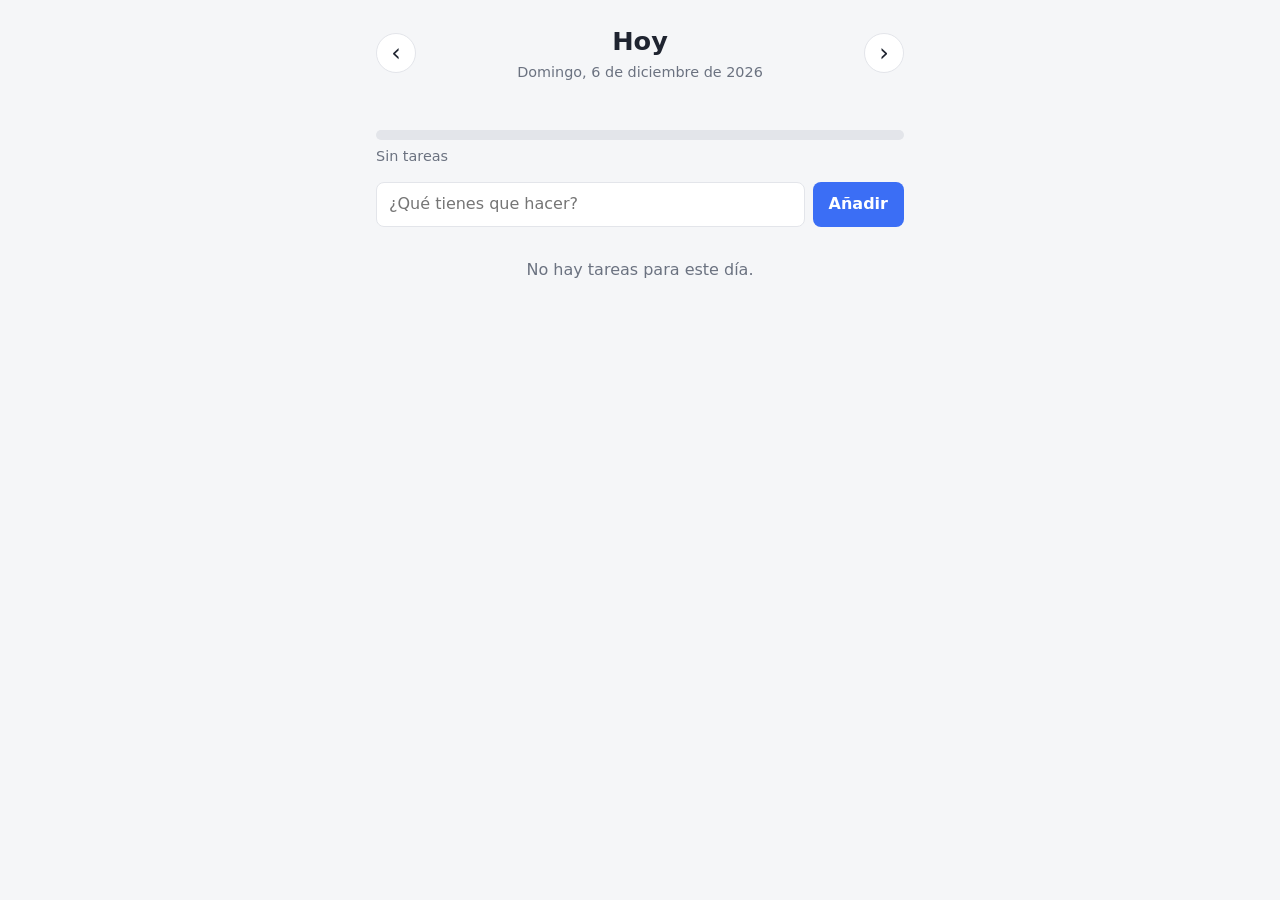
==== tareas/index.html @ 36232588 "Añadir app de tareas diarias en tareas/ (HTML/CSS/JS vanilla, localStorage) Co-Authored-By: Claude O" ====
<!DOCTYPE html>
<html lang="es">
<head>
  <meta charset="UTF-8">
  <meta name="viewport" content="width=device-width, initial-scale=1">
  <title>Tareas del día</title>
  <link rel="stylesheet" href="styles.css">
</head>
<body>
  <main class="app">
    <header class="day-nav">
      <button type="button" class="icon-btn" id="prev-day" aria-label="Día anterior">&#8249;</button>
      <div class="day-info">
        <h1 id="day-title">Hoy</h1>
        <p id="day-subtitle" class="muted"></p>
      </div>
      <button type="button" class="icon-btn" id="next-day" aria-label="Día siguiente">&#8250;</button>
    </header>
    <div class="today-row">
      <button type="button" class="link-btn" id="go-today">Hoy</button>
    </div>

    <section class="progress" aria-label="Progreso del día">
      <div class="progress-bar" role="progressbar" aria-valuemin="0" aria-valuemax="100" aria-valuenow="0" id="progress-bar">
        <div class="progress-fill" id="progress-fill"></div>
      </div>
      <p class="progress-text" id="progress-text">Sin tareas</p>
    </section>

    <form id="add-form" class="add-form" autocomplete="off">
      <label for="new-task" class="visually-hidden">Nueva tarea</label>
      <input id="new-task" type="text" placeholder="¿Qué tienes que hacer?" maxlength="200">
      <button type="submit">Añadir</button>
    </form>

    <ul id="task-list" class="task-list" aria-label="Tareas del día"></ul>
    <p id="empty-msg" class="empty muted" hidden>No hay tareas para este día.</p>

    <section id="pending" class="pending" hidden>
      <div class="pending-header">
        <h2>Pendientes de días anteriores</h2>
        <button type="button" class="small-btn" id="move-all">Pasar todas a hoy</button>
      </div>
      <ul id="pending-list" class="task-list"></ul>
    </section>
  </main>
  <script src="app.js"></script>
</body>
</html>
---- tareas/styles.css ----
:root {
  --bg: #f5f6f8;
  --card: #ffffff;
  --text: #1f2430;
  --muted: #6b7280;
  --border: #e3e5ea;
  --accent: #3b6ef5;
  --accent-soft: #e8eefe;
  --danger: #d64545;
  --done: #9aa0ab;
  --pending-bg: #fff8e6;
  --pending-border: #f1dca4;
}

@media (prefers-color-scheme: dark) {
  :root {
    --bg: #15171c;
    --card: #1f222a;
    --text: #e8eaf0;
    --muted: #9aa0ab;
    --border: #2e323c;
    --accent: #6d93ff;
    --accent-soft: #24304f;
    --danger: #ff6b6b;
    --done: #6b7280;
    --pending-bg: #2a2518;
    --pending-border: #4d4126;
  }
}

* { box-sizing: border-box; }

body {
  margin: 0;
  font-family: system-ui, -apple-system, "Segoe UI", Roboto, sans-serif;
  background: var(--bg);
  color: var(--text);
  line-height: 1.4;
}

button { font: inherit; cursor: pointer; }
input { font: inherit; }

.app {
  max-width: 560px;
  margin: 0 auto;
  padding: 24px 16px 48px;
}

.muted { color: var(--muted); }

.visually-hidden {
  position: absolute; width: 1px; height: 1px;
  overflow: hidden; clip: rect(0 0 0 0); white-space: nowrap;
}

/* Navegación de días */
.day-nav {
  display: flex;
  align-items: center;
  justify-content: space-between;
  gap: 12px;
}
.day-info { text-align: center; flex: 1; }
.day-info h1 { margin: 0; font-size: 1.6rem; }
.day-info p { margin: 2px 0 0; font-size: .9rem; }

.icon-btn {
  width: 40px; height: 40px;
  border-radius: 50%;
  border: 1px solid var(--border);
  background: var(--card);
  color: var(--text);
  font-size: 1.5rem;
  line-height: 1;
}
.icon-btn:hover { background: var(--accent-soft); }

.today-row { text-align: center; min-height: 28px; margin-top: 4px; }
.link-btn {
  border: none; background: none;
  color: var(--accent);
  padding: 4px 8px;
  font-weight: 600;
}
.link-btn[hidden] { display: none; }

/* Progreso */
.progress { margin: 16px 0; }
.progress-bar {
  height: 10px;
  background: var(--border);
  border-radius: 999px;
  overflow: hidden;
}
.progress-fill {
  height: 100%;
  width: 0;
  background: var(--accent);
  border-radius: 999px;
  transition: width .25s ease;
}
.progress-fill.complete { background: #2fa36b; }
.progress-text { margin: 6px 0 0; font-size: .9rem; color: var(--muted); }

/* Formulario */
.add-form { display: flex; gap: 8px; margin-bottom: 16px; }
.add-form input {
  flex: 1;
  min-width: 0;
  padding: 10px 12px;
  border: 1px solid var(--border);
  border-radius: 8px;
  background: var(--card);
  color: var(--text);
}
.add-form input:focus { outline: 2px solid var(--accent); outline-offset: -1px; }
.add-form button {
  padding: 10px 16px;
  border: none;
  border-radius: 8px;
  background: var(--accent);
  color: #fff;
  font-weight: 600;
}
.add-form input.shake { animation: shake .3s; border-color: var(--danger); }
@keyframes shake {
  25% { transform: translateX(-4px); }
  75% { transform: translateX(4px); }
}

/* Lista de tareas */
.task-list { list-style: none; margin: 0; padding: 0; }
.task {
  display: flex;
  align-items: center;
  gap: 10px;
  padding: 10px 12px;
  margin-bottom: 6px;
  background: var(--card);
  border: 1px solid var(--border);
  border-radius: 8px;
}
.task input[type="checkbox"] {
  width: 18px; height: 18px;
  flex-shrink: 0;
  accent-color: var(--accent);
  cursor: pointer;
}
.task-text {
  flex: 1;
  min-width: 0;
  overflow-wrap: anywhere;
  cursor: text;
}
.task.done .task-text {
  text-decoration: line-through;
  color: var(--done);
}
.task-edit {
  flex: 1;
  min-width: 0;
  padding: 4px 6px;
  border: 1px solid var(--accent);
  border-radius: 6px;
  background: var(--card);
  color: var(--text);
}
.delete-btn {
  border: none;
  background: none;
  color: var(--danger);
  font-size: 1.2rem;
  line-height: 1;
  padding: 4px 6px;
  border-radius: 6px;
  opacity: 0;
  transition: opacity .15s;
}
.task:hover .delete-btn,
.task:focus-within .delete-btn { opacity: 1; }
.delete-btn:hover { background: var(--accent-soft); }

/* En dispositivos sin hover (móvil), el botón borrar siempre visible */
@media (hover: none) {
  .delete-btn { opacity: 1; }
}

.empty { text-align: center; padding: 16px 0; }

/* Pendientes */
.pending {
  margin-top: 28px;
  padding: 12px;
  background: var(--pending-bg);
  border: 1px solid var(--pending-border);
  border-radius: 10px;
}
.pending-header {
  display: flex;
  align-items: center;
  justify-content: space-between;
  gap: 8px;
  flex-wrap: wrap;
  margin-bottom: 10px;
}
.pending h2 { margin: 0; font-size: 1rem; }
.pending .task-date { font-size: .8rem; color: var(--muted); white-space: nowrap; }
.small-btn {
  padding: 6px 10px;
  border: 1px solid var(--accent);
  border-radius: 6px;
  background: var(--card);
  color: var(--accent);
  font-size: .85rem;
  font-weight: 600;
  white-space: nowrap;
}
.small-btn:hover { background: var(--accent-soft); }
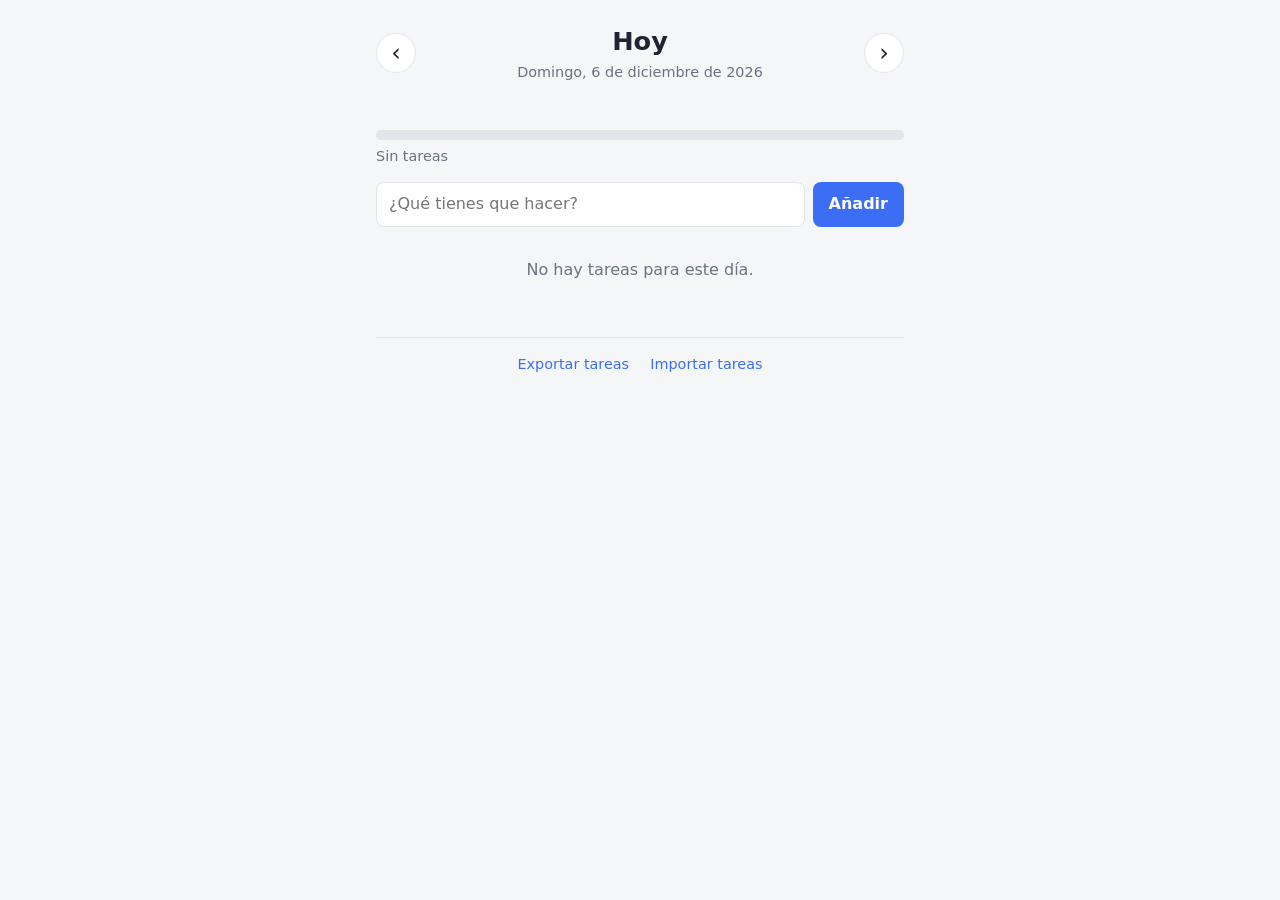
==== commit e485fe1a: "Tareas: exportar e importar copia de seguridad en JSON Co-Authored-By: Claude Opus 5.5 <noreply@anth" ====
--- a/tareas/index.html
+++ b/tareas/index.html
@@ -43,6 +43,13 @@
       </div>
       <ul id="pending-list" class="task-list"></ul>
     </section>
+
+    <footer class="backup">
+      <button type="button" class="link-btn" id="export-btn">Exportar tareas</button>
+      <button type="button" class="link-btn" id="import-btn">Importar tareas</button>
+      <input type="file" id="import-file" accept=".json,application/json" hidden>
+      <p id="backup-msg" class="backup-msg muted" role="status"></p>
+    </footer>
   </main>
   <script src="app.js"></script>
 </body>
--- a/tareas/styles.css
+++ b/tareas/styles.css
@@ -217,3 +217,13 @@
   white-space: nowrap;
 }
 .small-btn:hover { background: var(--accent-soft); }
+
+/* Copia de seguridad */
+.backup {
+  margin-top: 40px;
+  padding-top: 12px;
+  border-top: 1px solid var(--border);
+  text-align: center;
+}
+.backup .link-btn { font-weight: 500; font-size: .9rem; }
+.backup-msg { margin: 6px 0 0; font-size: .85rem; min-height: 1.2em; }
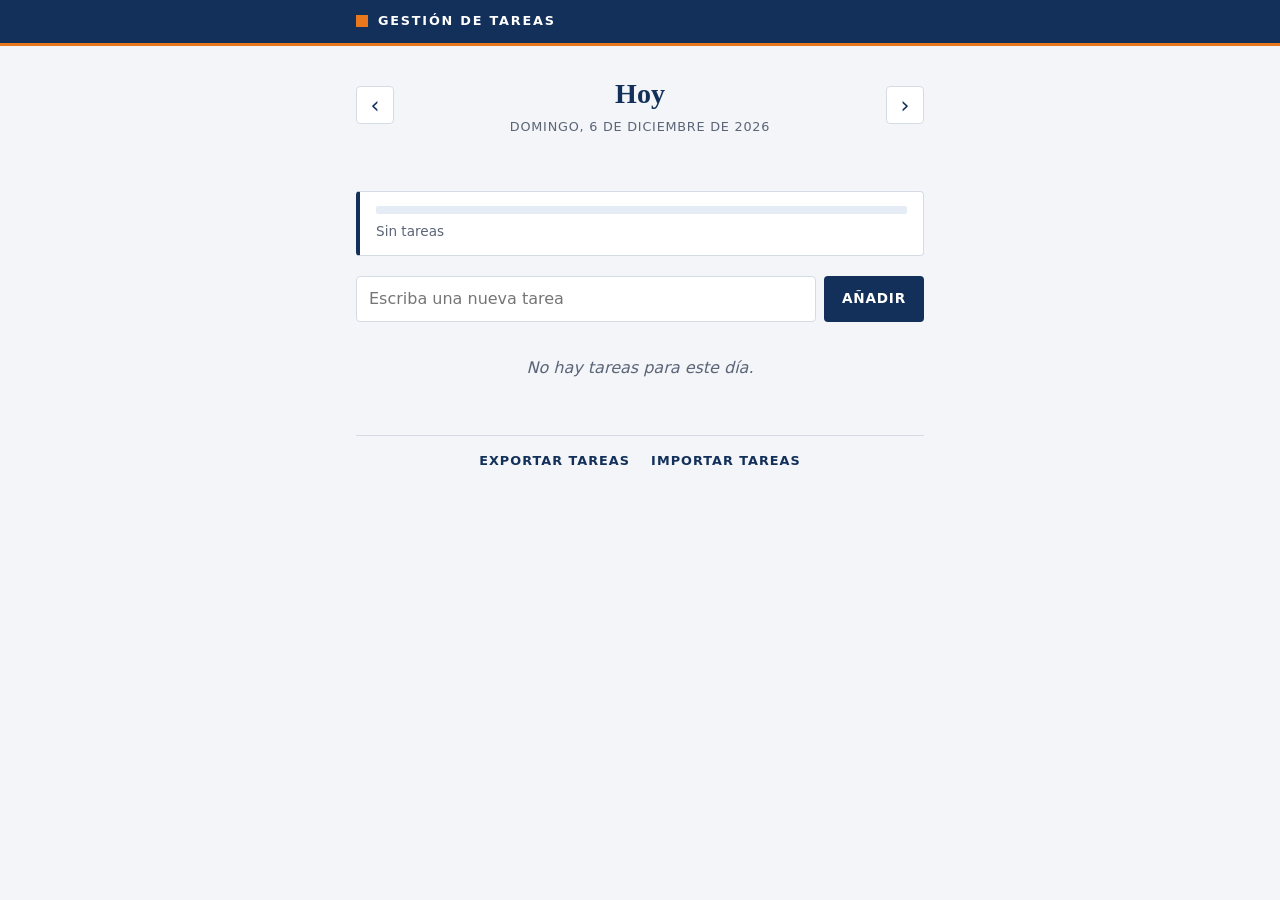
==== commit 087e2a3f: "Tareas: estilo formal con paleta azul marino y naranja Co-Authored-By: Claude Opus 5.5 <noreply@anth" ====
--- a/tareas/index.html
+++ b/tareas/index.html
@@ -7,15 +7,21 @@
   <link rel="stylesheet" href="styles.css">
 </head>
 <body>
+  <header class="topbar">
+    <div class="topbar-inner">
+      <span class="brand-mark" aria-hidden="true"></span>
+      <span class="brand">Gestión de tareas</span>
+    </div>
+  </header>
   <main class="app">
-    <header class="day-nav">
+    <div class="day-nav">
       <button type="button" class="icon-btn" id="prev-day" aria-label="Día anterior">&#8249;</button>
       <div class="day-info">
         <h1 id="day-title">Hoy</h1>
         <p id="day-subtitle" class="muted"></p>
       </div>
       <button type="button" class="icon-btn" id="next-day" aria-label="Día siguiente">&#8250;</button>
-    </header>
+    </div>
     <div class="today-row">
       <button type="button" class="link-btn" id="go-today">Hoy</button>
     </div>
@@ -29,7 +35,7 @@
 
     <form id="add-form" class="add-form" autocomplete="off">
       <label for="new-task" class="visually-hidden">Nueva tarea</label>
-      <input id="new-task" type="text" placeholder="¿Qué tienes que hacer?" maxlength="200">
+      <input id="new-task" type="text" placeholder="Escriba una nueva tarea" maxlength="200">
       <button type="submit">Añadir</button>
     </form>
 
--- a/tareas/styles.css
+++ b/tareas/styles.css
@@ -1,57 +1,110 @@
+/* Paleta formal: azul marino como base, naranja como acento */
 :root {
-  --bg: #f5f6f8;
+  --bg: #f3f5f8;
   --card: #ffffff;
-  --text: #1f2430;
-  --muted: #6b7280;
-  --border: #e3e5ea;
-  --accent: #3b6ef5;
-  --accent-soft: #e8eefe;
-  --danger: #d64545;
-  --done: #9aa0ab;
-  --pending-bg: #fff8e6;
-  --pending-border: #f1dca4;
+  --text: #14213d;
+  --muted: #5b6577;
+  --border: #d5dbe5;
+  --primary: #12305a;        /* azul marino */
+  --primary-hover: #1d4580;
+  --primary-soft: #e6ecf5;
+  --accent: #e8771e;         /* naranja (barras, bordes, detalles) */
+  --accent-text: #b4530b;    /* naranja oscuro para texto legible */
+  --accent-soft: #fdf0e4;
+  --on-primary: #ffffff;
+  --danger: #b42318;
+  --done: #8a93a3;
+  --topbar: #12305a;
 }
 
 @media (prefers-color-scheme: dark) {
-  :root {
-    --bg: #15171c;
-    --card: #1f222a;
-    --text: #e8eaf0;
-    --muted: #9aa0ab;
-    --border: #2e323c;
-    --accent: #6d93ff;
-    --accent-soft: #24304f;
-    --danger: #ff6b6b;
-    --done: #6b7280;
-    --pending-bg: #2a2518;
-    --pending-border: #4d4126;
+  :root:not([data-theme="light"]) {
+    --bg: #0d1626;
+    --card: #15213a;
+    --text: #e6ebf3;
+    --muted: #9aa6ba;
+    --border: #2a3a58;
+    --primary: #5b8ad3;
+    --primary-hover: #739dde;
+    --primary-soft: #1c2c4a;
+    --accent: #f08a3a;
+    --accent-text: #f5a462;
+    --accent-soft: #33240f;
+    --on-primary: #0b1424;
+    --danger: #f97066;
+    --done: #6b7689;
+    --topbar: #0a1220;
   }
+}
+:root[data-theme="dark"] {
+  --bg: #0d1626;
+  --card: #15213a;
+  --text: #e6ebf3;
+  --muted: #9aa6ba;
+  --border: #2a3a58;
+  --primary: #5b8ad3;
+  --primary-hover: #739dde;
+  --primary-soft: #1c2c4a;
+  --accent: #f08a3a;
+  --accent-text: #f5a462;
+  --accent-soft: #33240f;
+  --on-primary: #0b1424;
+  --danger: #f97066;
+  --done: #6b7689;
+  --topbar: #0a1220;
 }
 
 * { box-sizing: border-box; }
 
 body {
   margin: 0;
-  font-family: system-ui, -apple-system, "Segoe UI", Roboto, sans-serif;
+  font-family: "Segoe UI", system-ui, -apple-system, Roboto, "Helvetica Neue", Arial, sans-serif;
   background: var(--bg);
   color: var(--text);
-  line-height: 1.4;
+  line-height: 1.45;
 }
 
 button { font: inherit; cursor: pointer; }
 input { font: inherit; }
 
-.app {
-  max-width: 560px;
-  margin: 0 auto;
-  padding: 24px 16px 48px;
-}
+:focus-visible { outline: 2px solid var(--accent); outline-offset: 2px; }
 
 .muted { color: var(--muted); }
 
 .visually-hidden {
   position: absolute; width: 1px; height: 1px;
   overflow: hidden; clip: rect(0 0 0 0); white-space: nowrap;
+}
+
+/* Barra superior */
+.topbar {
+  background: var(--topbar);
+  border-bottom: 3px solid var(--accent);
+}
+.topbar-inner {
+  max-width: 600px;
+  margin: 0 auto;
+  padding: 12px 16px;
+  display: flex;
+  align-items: center;
+  gap: 10px;
+}
+.brand-mark {
+  width: 12px; height: 12px;
+  background: var(--accent);
+}
+.brand {
+  color: #ffffff;
+  font-size: .8rem;
+  font-weight: 600;
+  letter-spacing: .14em;
+  text-transform: uppercase;
+}
+
+.app {
+  max-width: 600px;
+  margin: 0 auto;
+  padding: 28px 16px 48px;
 }
 
 /* Navegación de días */
@@ -62,67 +115,96 @@
   gap: 12px;
 }
 .day-info { text-align: center; flex: 1; }
-.day-info h1 { margin: 0; font-size: 1.6rem; }
-.day-info p { margin: 2px 0 0; font-size: .9rem; }
+.day-info h1 {
+  margin: 0;
+  font-family: Georgia, "Times New Roman", serif;
+  font-size: 1.75rem;
+  font-weight: 600;
+  color: var(--primary);
+}
+.day-info p {
+  margin: 4px 0 0;
+  font-size: .8rem;
+  letter-spacing: .06em;
+  text-transform: uppercase;
+}
 
 .icon-btn {
-  width: 40px; height: 40px;
-  border-radius: 50%;
-  border: 1px solid var(--border);
-  background: var(--card);
-  color: var(--text);
-  font-size: 1.5rem;
+  width: 38px; height: 38px;
+  border-radius: 4px;
+  border: 1px solid var(--border);
+  background: var(--card);
+  color: var(--primary);
+  font-size: 1.4rem;
   line-height: 1;
 }
-.icon-btn:hover { background: var(--accent-soft); }
-
-.today-row { text-align: center; min-height: 28px; margin-top: 4px; }
+.icon-btn:hover { border-color: var(--primary); background: var(--primary-soft); }
+
+.today-row { text-align: center; min-height: 30px; margin-top: 6px; }
 .link-btn {
   border: none; background: none;
-  color: var(--accent);
+  color: var(--accent-text);
   padding: 4px 8px;
-  font-weight: 600;
-}
+  font-size: .8rem;
+  font-weight: 600;
+  letter-spacing: .08em;
+  text-transform: uppercase;
+}
+.link-btn:hover { text-decoration: underline; }
 .link-btn[hidden] { display: none; }
 
 /* Progreso */
-.progress { margin: 16px 0; }
+.progress {
+  margin: 18px 0 20px;
+  padding: 14px 16px;
+  background: var(--card);
+  border: 1px solid var(--border);
+  border-left: 4px solid var(--primary);
+  border-radius: 4px;
+}
 .progress-bar {
-  height: 10px;
-  background: var(--border);
-  border-radius: 999px;
+  height: 8px;
+  background: var(--primary-soft);
+  border-radius: 2px;
   overflow: hidden;
 }
 .progress-fill {
   height: 100%;
   width: 0;
   background: var(--accent);
-  border-radius: 999px;
   transition: width .25s ease;
 }
-.progress-fill.complete { background: #2fa36b; }
-.progress-text { margin: 6px 0 0; font-size: .9rem; color: var(--muted); }
+.progress-fill.complete { background: var(--primary); }
+.progress-text {
+  margin: 8px 0 0;
+  font-size: .85rem;
+  color: var(--muted);
+}
 
 /* Formulario */
-.add-form { display: flex; gap: 8px; margin-bottom: 16px; }
+.add-form { display: flex; gap: 8px; margin-bottom: 18px; }
 .add-form input {
   flex: 1;
   min-width: 0;
   padding: 10px 12px;
   border: 1px solid var(--border);
-  border-radius: 8px;
+  border-radius: 4px;
   background: var(--card);
   color: var(--text);
 }
-.add-form input:focus { outline: 2px solid var(--accent); outline-offset: -1px; }
+.add-form input:focus { outline: none; border-color: var(--primary); box-shadow: 0 0 0 3px var(--primary-soft); }
 .add-form button {
-  padding: 10px 16px;
+  padding: 10px 18px;
   border: none;
-  border-radius: 8px;
-  background: var(--accent);
-  color: #fff;
-  font-weight: 600;
-}
+  border-radius: 4px;
+  background: var(--primary);
+  color: var(--on-primary);
+  font-size: .85rem;
+  font-weight: 600;
+  letter-spacing: .06em;
+  text-transform: uppercase;
+}
+.add-form button:hover { background: var(--primary-hover); }
 .add-form input.shake { animation: shake .3s; border-color: var(--danger); }
 @keyframes shake {
   25% { transform: translateX(-4px); }
@@ -134,13 +216,15 @@
 .task {
   display: flex;
   align-items: center;
-  gap: 10px;
-  padding: 10px 12px;
+  gap: 12px;
+  padding: 11px 14px;
   margin-bottom: 6px;
   background: var(--card);
   border: 1px solid var(--border);
-  border-radius: 8px;
-}
+  border-left: 3px solid var(--primary);
+  border-radius: 4px;
+}
+.task.done { border-left-color: var(--accent); }
 .task input[type="checkbox"] {
   width: 18px; height: 18px;
   flex-shrink: 0;
@@ -161,8 +245,8 @@
   flex: 1;
   min-width: 0;
   padding: 4px 6px;
-  border: 1px solid var(--accent);
-  border-radius: 6px;
+  border: 1px solid var(--primary);
+  border-radius: 3px;
   background: var(--card);
   color: var(--text);
 }
@@ -173,28 +257,29 @@
   font-size: 1.2rem;
   line-height: 1;
   padding: 4px 6px;
-  border-radius: 6px;
+  border-radius: 3px;
   opacity: 0;
   transition: opacity .15s;
 }
 .task:hover .delete-btn,
 .task:focus-within .delete-btn { opacity: 1; }
-.delete-btn:hover { background: var(--accent-soft); }
+.delete-btn:hover { background: var(--primary-soft); }
 
 /* En dispositivos sin hover (móvil), el botón borrar siempre visible */
 @media (hover: none) {
   .delete-btn { opacity: 1; }
 }
 
-.empty { text-align: center; padding: 16px 0; }
+.empty { text-align: center; padding: 16px 0; font-style: italic; }
 
 /* Pendientes */
 .pending {
-  margin-top: 28px;
-  padding: 12px;
-  background: var(--pending-bg);
-  border: 1px solid var(--pending-border);
-  border-radius: 10px;
+  margin-top: 30px;
+  padding: 14px;
+  background: var(--accent-soft);
+  border: 1px solid var(--border);
+  border-top: 3px solid var(--accent);
+  border-radius: 4px;
 }
 .pending-header {
   display: flex;
@@ -204,19 +289,27 @@
   flex-wrap: wrap;
   margin-bottom: 10px;
 }
-.pending h2 { margin: 0; font-size: 1rem; }
+.pending h2 {
+  margin: 0;
+  font-size: .8rem;
+  font-weight: 700;
+  letter-spacing: .1em;
+  text-transform: uppercase;
+  color: var(--accent-text);
+}
+.pending .task { border-left-color: var(--accent); }
 .pending .task-date { font-size: .8rem; color: var(--muted); white-space: nowrap; }
 .small-btn {
   padding: 6px 10px;
-  border: 1px solid var(--accent);
-  border-radius: 6px;
-  background: var(--card);
-  color: var(--accent);
-  font-size: .85rem;
+  border: 1px solid var(--primary);
+  border-radius: 3px;
+  background: var(--card);
+  color: var(--primary);
+  font-size: .78rem;
   font-weight: 600;
   white-space: nowrap;
 }
-.small-btn:hover { background: var(--accent-soft); }
+.small-btn:hover { background: var(--primary); color: var(--on-primary); }
 
 /* Copia de seguridad */
 .backup {
@@ -225,5 +318,5 @@
   border-top: 1px solid var(--border);
   text-align: center;
 }
-.backup .link-btn { font-weight: 500; font-size: .9rem; }
+.backup .link-btn { color: var(--primary); }
 .backup-msg { margin: 6px 0 0; font-size: .85rem; min-height: 1.2em; }
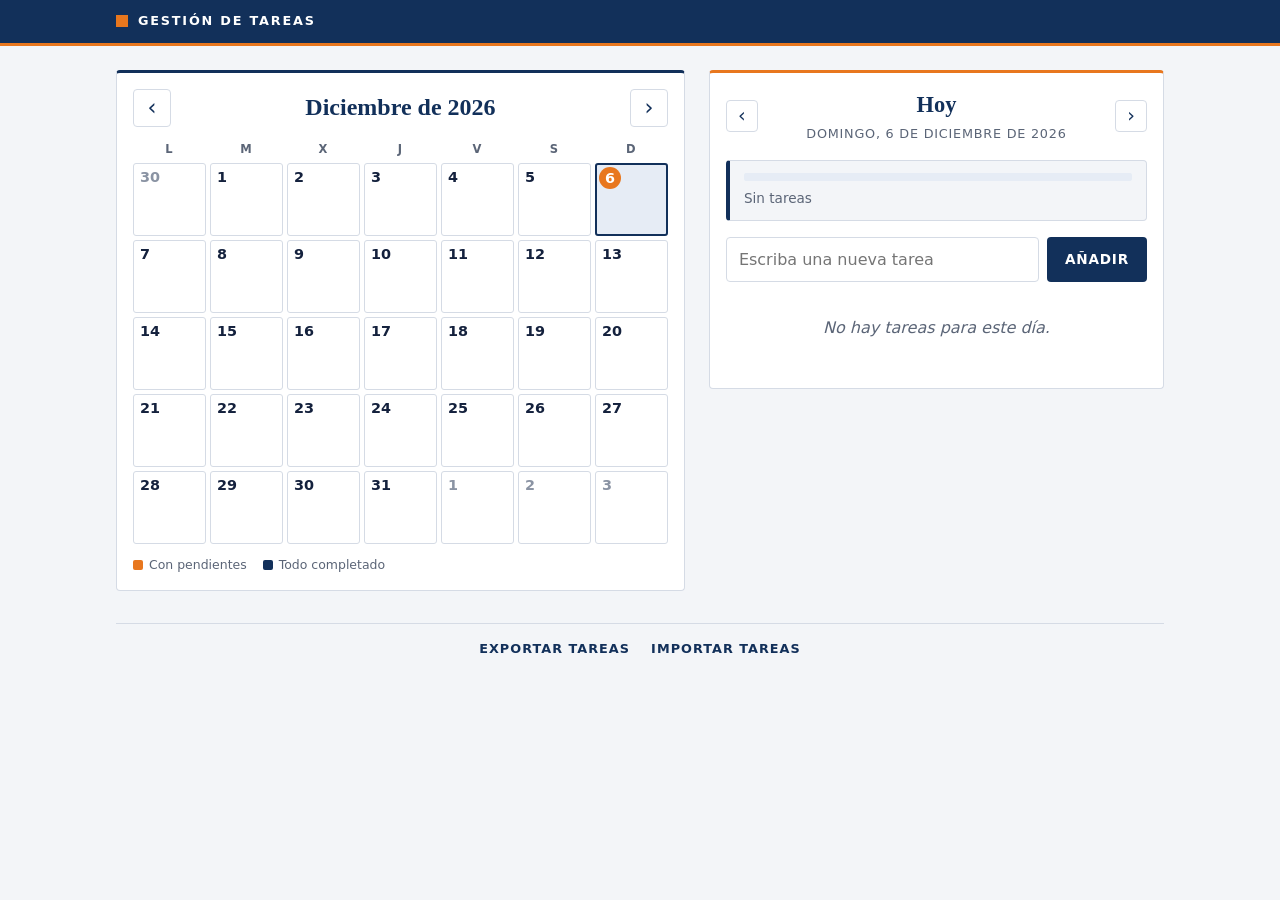
==== commit 5a4adca8: "Tareas: vista de calendario mensual con detalle del día seleccionado Co-Authored-By: Claude Opus 5.5" ====
--- a/tareas/index.html
+++ b/tareas/index.html
@@ -3,7 +3,7 @@
 <head>
   <meta charset="UTF-8">
   <meta name="viewport" content="width=device-width, initial-scale=1">
-  <title>Tareas del día</title>
+  <title>Gestión de tareas</title>
   <link rel="stylesheet" href="styles.css">
 </head>
 <body>
@@ -13,41 +13,60 @@
       <span class="brand">Gestión de tareas</span>
     </div>
   </header>
+
   <main class="app">
-    <div class="day-nav">
-      <button type="button" class="icon-btn" id="prev-day" aria-label="Día anterior">&#8249;</button>
-      <div class="day-info">
-        <h1 id="day-title">Hoy</h1>
-        <p id="day-subtitle" class="muted"></p>
+    <!-- Calendario mensual -->
+    <section class="calendar" aria-label="Calendario">
+      <div class="cal-header">
+        <button type="button" class="icon-btn" id="prev-month" aria-label="Mes anterior">&#8249;</button>
+        <h1 id="month-title" class="month-title">Mes</h1>
+        <button type="button" class="icon-btn" id="next-month" aria-label="Mes siguiente">&#8250;</button>
       </div>
-      <button type="button" class="icon-btn" id="next-day" aria-label="Día siguiente">&#8250;</button>
-    </div>
-    <div class="today-row">
-      <button type="button" class="link-btn" id="go-today">Hoy</button>
-    </div>
-
-    <section class="progress" aria-label="Progreso del día">
-      <div class="progress-bar" role="progressbar" aria-valuemin="0" aria-valuemax="100" aria-valuenow="0" id="progress-bar">
-        <div class="progress-fill" id="progress-fill"></div>
+      <div class="cal-weekdays" aria-hidden="true">
+        <span>L</span><span>M</span><span>X</span><span>J</span><span>V</span><span>S</span><span>D</span>
       </div>
-      <p class="progress-text" id="progress-text">Sin tareas</p>
+      <div id="cal-grid" class="cal-grid"></div>
+      <div class="cal-footer">
+        <span class="legend"><i class="dot dot-open"></i>Con pendientes</span>
+        <span class="legend"><i class="dot dot-done"></i>Todo completado</span>
+        <button type="button" class="link-btn" id="go-today">Ir a hoy</button>
+      </div>
     </section>
 
-    <form id="add-form" class="add-form" autocomplete="off">
-      <label for="new-task" class="visually-hidden">Nueva tarea</label>
-      <input id="new-task" type="text" placeholder="Escriba una nueva tarea" maxlength="200">
-      <button type="submit">Añadir</button>
-    </form>
+    <!-- Detalle del día seleccionado -->
+    <section class="day-panel" aria-labelledby="day-title">
+      <div class="day-nav">
+        <button type="button" class="icon-btn small" id="prev-day" aria-label="Día anterior">&#8249;</button>
+        <div class="day-info">
+          <h2 id="day-title">Hoy</h2>
+          <p id="day-subtitle" class="muted"></p>
+        </div>
+        <button type="button" class="icon-btn small" id="next-day" aria-label="Día siguiente">&#8250;</button>
+      </div>
 
-    <ul id="task-list" class="task-list" aria-label="Tareas del día"></ul>
-    <p id="empty-msg" class="empty muted" hidden>No hay tareas para este día.</p>
+      <div class="progress" aria-label="Progreso del día">
+        <div class="progress-bar" role="progressbar" aria-valuemin="0" aria-valuemax="100" aria-valuenow="0" id="progress-bar">
+          <div class="progress-fill" id="progress-fill"></div>
+        </div>
+        <p class="progress-text" id="progress-text">Sin tareas</p>
+      </div>
 
-    <section id="pending" class="pending" hidden>
-      <div class="pending-header">
-        <h2>Pendientes de días anteriores</h2>
-        <button type="button" class="small-btn" id="move-all">Pasar todas a hoy</button>
-      </div>
-      <ul id="pending-list" class="task-list"></ul>
+      <form id="add-form" class="add-form" autocomplete="off">
+        <label for="new-task" class="visually-hidden">Nueva tarea</label>
+        <input id="new-task" type="text" placeholder="Escriba una nueva tarea" maxlength="200">
+        <button type="submit">Añadir</button>
+      </form>
+
+      <ul id="task-list" class="task-list" aria-label="Tareas del día"></ul>
+      <p id="empty-msg" class="empty muted" hidden>No hay tareas para este día.</p>
+
+      <section id="pending" class="pending" hidden>
+        <div class="pending-header">
+          <h3>Pendientes de días anteriores</h3>
+          <button type="button" class="small-btn" id="move-all">Pasar todas a hoy</button>
+        </div>
+        <ul id="pending-list" class="task-list"></ul>
+      </section>
     </section>
 
     <footer class="backup">
--- a/tareas/styles.css
+++ b/tareas/styles.css
@@ -82,7 +82,7 @@
   border-bottom: 3px solid var(--accent);
 }
 .topbar-inner {
-  max-width: 600px;
+  max-width: 1080px;
   margin: 0 auto;
   padding: 12px 16px;
   display: flex;
@@ -102,9 +102,139 @@
 }
 
 .app {
-  max-width: 600px;
+  max-width: 1080px;
   margin: 0 auto;
-  padding: 28px 16px 48px;
+  padding: 24px 16px 48px;
+  display: grid;
+  grid-template-columns: minmax(0, 1fr);
+  gap: 24px;
+  align-items: start;
+}
+@media (min-width: 900px) {
+  .app { grid-template-columns: minmax(0, 1.25fr) minmax(0, 1fr); }
+  .backup { grid-column: 1 / -1; }
+  .day-panel { position: sticky; top: 16px; }
+}
+
+/* ---------- Calendario mensual ---------- */
+.calendar,
+.day-panel {
+  background: var(--card);
+  border: 1px solid var(--border);
+  border-radius: 4px;
+  padding: 16px;
+}
+.calendar { border-top: 3px solid var(--primary); }
+.day-panel { border-top: 3px solid var(--accent); }
+
+.cal-header {
+  display: flex;
+  align-items: center;
+  justify-content: space-between;
+  gap: 12px;
+  margin-bottom: 14px;
+}
+.month-title {
+  margin: 0;
+  font-family: Georgia, "Times New Roman", serif;
+  font-size: 1.5rem;
+  font-weight: 600;
+  color: var(--primary);
+  text-align: center;
+  flex: 1;
+}
+.cal-weekdays,
+.cal-grid {
+  display: grid;
+  grid-template-columns: repeat(7, minmax(0, 1fr));
+  gap: 4px;
+}
+.cal-weekdays span {
+  text-align: center;
+  font-size: .72rem;
+  font-weight: 700;
+  letter-spacing: .1em;
+  color: var(--muted);
+  padding-bottom: 6px;
+}
+.cal-day {
+  position: relative;
+  aspect-ratio: 1 / 1;
+  min-height: 44px;
+  display: flex;
+  flex-direction: column;
+  align-items: flex-start;
+  justify-content: space-between;
+  padding: 6px;
+  border: 1px solid var(--border);
+  border-radius: 3px;
+  background: var(--card);
+  color: var(--text);
+  text-align: left;
+}
+.cal-day:hover { border-color: var(--primary); background: var(--primary-soft); }
+.cal-num { font-size: .9rem; font-weight: 600; line-height: 1; }
+.cal-count {
+  align-self: stretch;
+  font-size: .7rem;
+  font-weight: 600;
+  padding: 2px 4px;
+  border-radius: 2px;
+  text-align: center;
+}
+.cal-day.has-open .cal-count { background: var(--accent-soft); color: var(--accent-text); }
+.cal-day.all-done .cal-count { background: var(--primary-soft); color: var(--primary); }
+
+.cal-day.other-month { background: transparent; color: var(--done); }
+.cal-day.other-month .cal-count { opacity: .7; }
+
+.cal-day.is-today .cal-num {
+  display: inline-flex;
+  align-items: center;
+  justify-content: center;
+  min-width: 22px;
+  height: 22px;
+  margin: -3px 0 0 -3px;
+  border-radius: 50%;
+  background: var(--accent);
+  color: #ffffff;
+}
+.cal-day.is-selected {
+  border: 2px solid var(--primary);
+  padding: 5px;
+  background: var(--primary-soft);
+}
+
+.cal-footer {
+  display: flex;
+  align-items: center;
+  flex-wrap: wrap;
+  gap: 6px 16px;
+  margin-top: 12px;
+  font-size: .78rem;
+  color: var(--muted);
+}
+.cal-footer .link-btn { margin-left: auto; }
+.legend { display: inline-flex; align-items: center; gap: 6px; }
+.dot { width: 10px; height: 10px; border-radius: 2px; display: inline-block; }
+.dot-open { background: var(--accent); }
+.dot-done { background: var(--primary); }
+
+/* Móvil: celdas compactas, el contador pasa a ser un punto de color */
+@media (max-width: 520px) {
+  .calendar, .day-panel { padding: 12px; }
+  .cal-weekdays, .cal-grid { gap: 3px; }
+  .cal-day { align-items: center; padding: 4px 2px; min-height: 0; }
+  .cal-day.is-selected { padding: 3px 1px; }
+  .cal-count {
+    align-self: center;
+    width: 7px; height: 7px; padding: 0;
+    border-radius: 50%;
+    font-size: 0;
+  }
+  .cal-day.has-open .cal-count { background: var(--accent); }
+  .cal-day.all-done .cal-count { background: var(--primary); }
+  .cal-day.is-today .cal-num { margin: 0; }
 }
 
 /* Navegación de días */
@@ -115,10 +245,10 @@
   gap: 12px;
 }
 .day-info { text-align: center; flex: 1; }
-.day-info h1 {
+.day-info h2 {
   margin: 0;
   font-family: Georgia, "Times New Roman", serif;
-  font-size: 1.75rem;
+  font-size: 1.4rem;
   font-weight: 600;
   color: var(--primary);
 }
@@ -138,9 +268,9 @@
   font-size: 1.4rem;
   line-height: 1;
 }
+.icon-btn.small { width: 32px; height: 32px; font-size: 1.2rem; }
 .icon-btn:hover { border-color: var(--primary); background: var(--primary-soft); }
 
-.today-row { text-align: center; min-height: 30px; margin-top: 6px; }
 .link-btn {
   border: none; background: none;
   color: var(--accent-text);
@@ -155,9 +285,9 @@
 
 /* Progreso */
 .progress {
-  margin: 18px 0 20px;
-  padding: 14px 16px;
-  background: var(--card);
+  margin: 16px 0;
+  padding: 12px 14px;
+  background: var(--bg);
   border: 1px solid var(--border);
   border-left: 4px solid var(--primary);
   border-radius: 4px;
@@ -289,7 +419,7 @@
   flex-wrap: wrap;
   margin-bottom: 10px;
 }
-.pending h2 {
+.pending h3 {
   margin: 0;
   font-size: .8rem;
   font-weight: 700;
@@ -313,7 +443,7 @@
 
 /* Copia de seguridad */
 .backup {
-  margin-top: 40px;
+  margin-top: 8px;
   padding-top: 12px;
   border-top: 1px solid var(--border);
   text-align: center;
